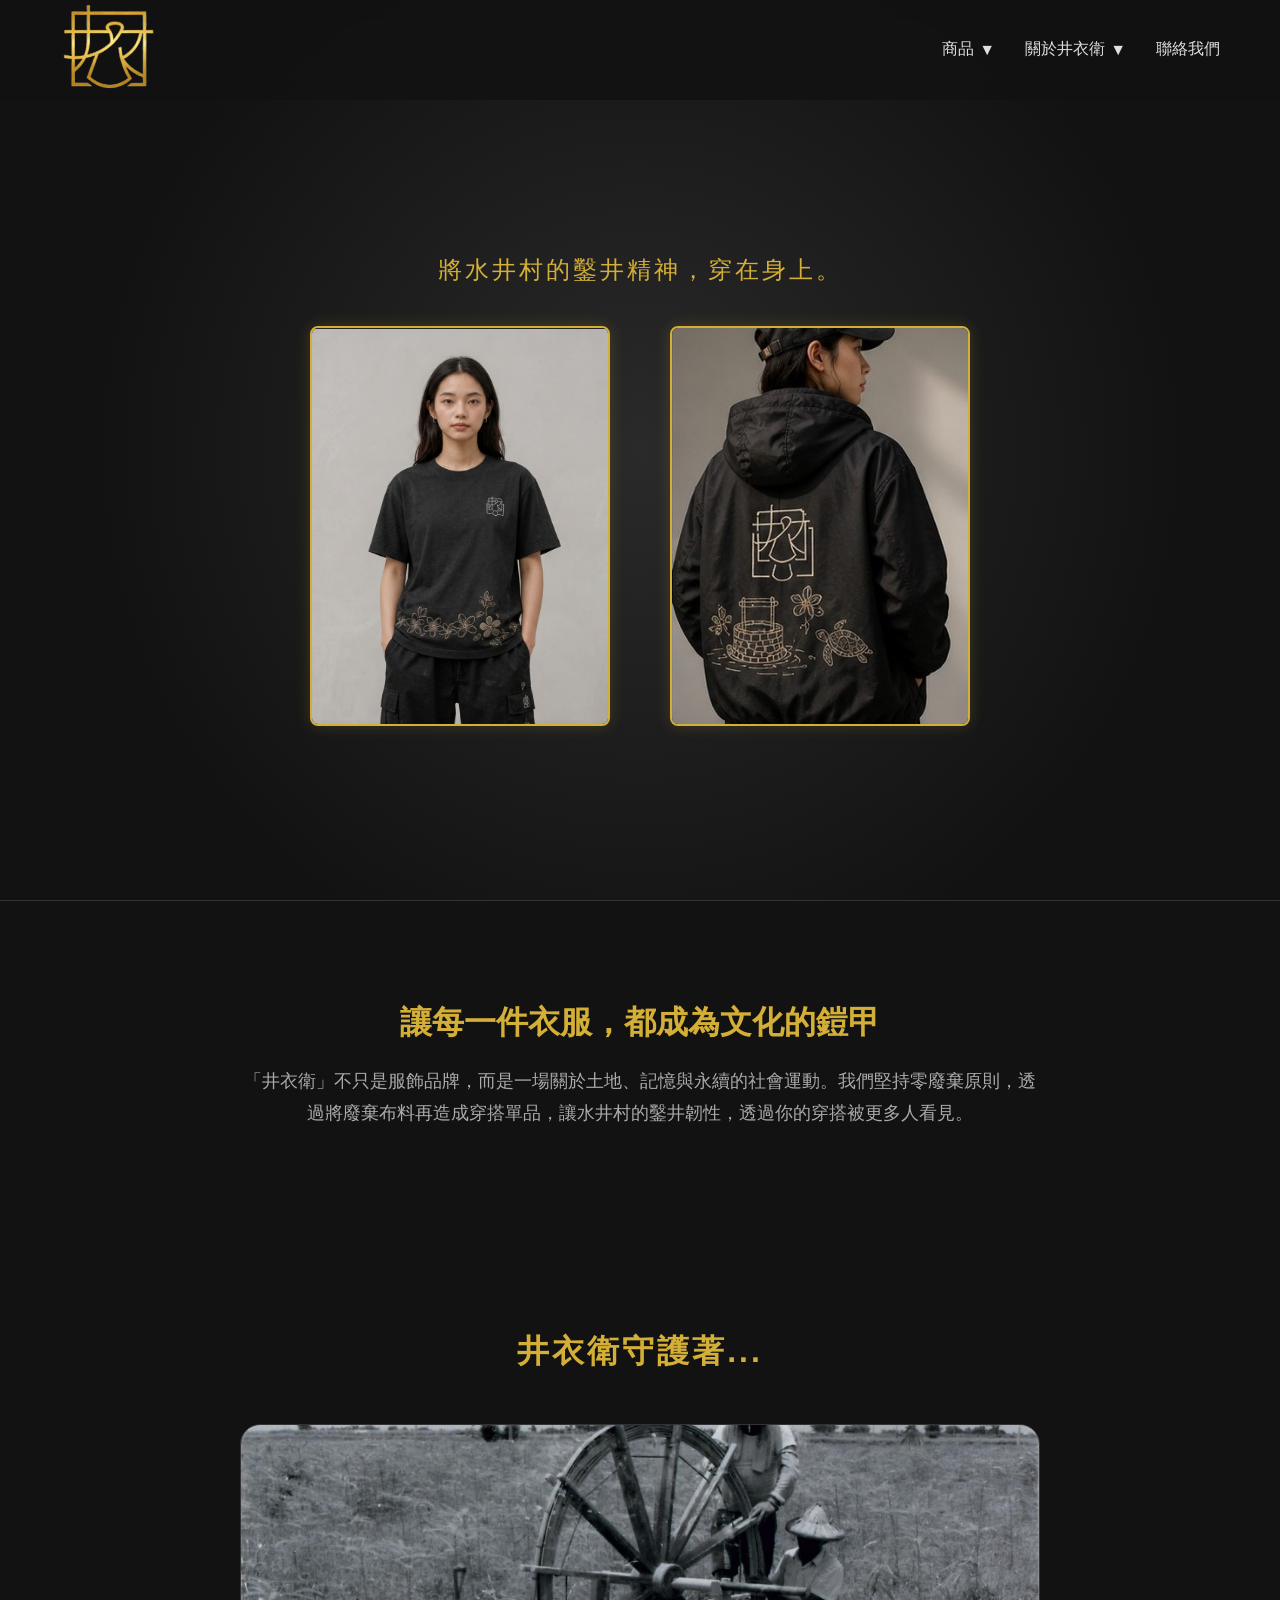
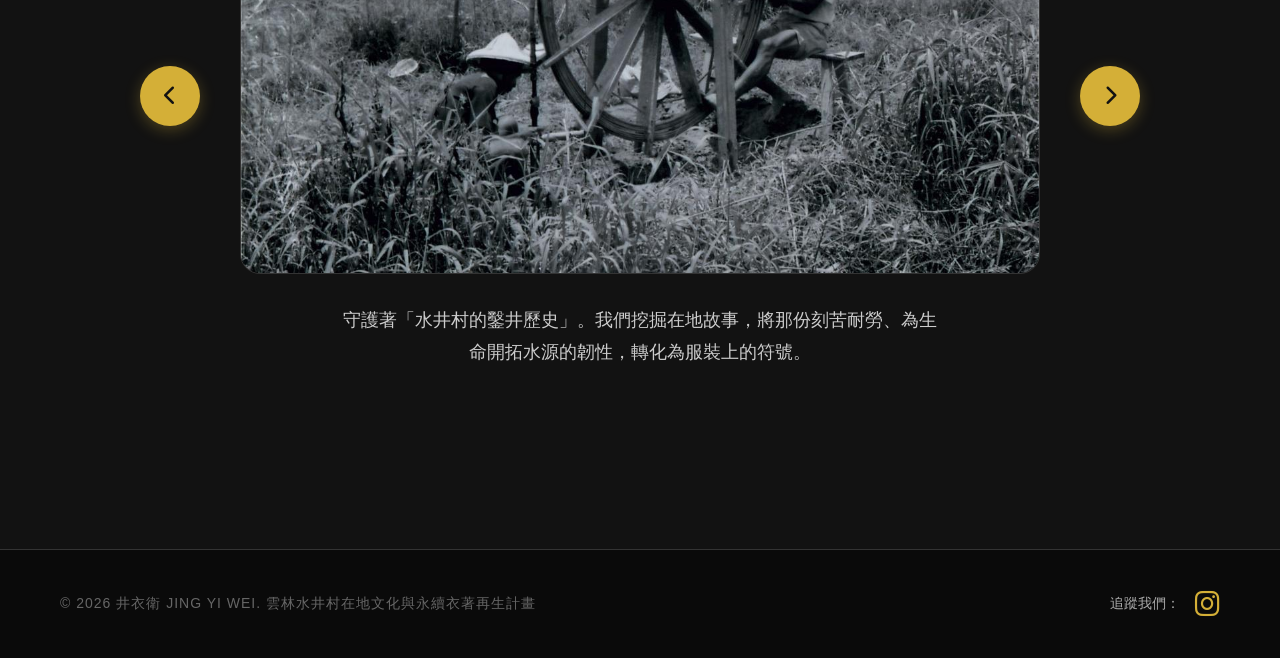
==== index.html @ 52185566 "v1" ====
<!DOCTYPE html>
<html lang="zh-TW">
<head>
    <meta charset="UTF-8">
    <meta name="viewport" content="width=device-width, initial-scale=1.0">
    <title>井衣衛 JING YI WEI</title>
    <!-- 引入外部的 CSS 檔案 -->
    <link rel="stylesheet" href="./css/style.css">
    <link rel="stylesheet" href="https://cdnjs.cloudflare.com/ajax/libs/font-awesome/6.5.1/css/all.min.css">
</head>
<body>

    <!-- 頂部導覽列 -->
    <header id="navbar">
        <div class="nav-container">
            <a href="index.html" class="logo">
                <img src="./img/Logo_topl (1).png" alt="井衣衛 Logo">
            </a>
            
            <ul class="nav-menu">
                <li class="dropdown">
                    <a href="#">商品 <span>▼</span></a>
                    <ul class="dropdown-menu">
                        <li><a href="category.html">穿搭類 (文化的鎧甲)</a></li>
                        <li><a href="bags.html">包袋類 (記憶的載體)</a></li>
                        <li><a href="lifestyle.html">生活小物件</a></li>
                        <li><a href="#">居家裝飾</a></li>
                    </ul>
                </li>
                <li class="dropdown">
                    <a href="#">關於井衣衛 <span>▼</span></a>
                    <ul class="dropdown-menu">
                        <li><a href="#">水井村鑿井故事</a></li>
                        <li><a href="#">永續再生理念</a></li>
                        <li><a href="#">我們的團隊</a></li>
                    </ul>
                </li>
                <li><a href="#">聯絡我們</a></li>
            </ul>
        </div>
    </header>

    <!-- 英雄區塊 (主視覺商品展示) -->
    <section class="hero-section">
        <div class="slogan">將水井村的鑿井精神，穿在身上。</div>
        
        <div class="showcase-container">
            <!-- 第一件：新出的「村靈銘刻」 -->
            <a href="product.html?id=village_tee_1" class="flip-card">
                <div class="flip-card-inner">
                    <div class="flip-card-front">
                        <img src="./img/village_tee_1.png" alt="村靈銘刻正面" class="product-img">
                    </div>
                    <div class="flip-card-back">
                        <img src="./img/village_tee_2.png" alt="村靈銘刻背面" class="product-img">
                    </div>
                </div>
            </a>

            <!-- 第二件：鑿井人丹寧背心 -->
            <a href="product.html?id=vest_1" class="flip-card">
                <div class="flip-card-inner">
                    <div class="flip-card-front">
                        <img src="./img/vest_back.png" alt="外套背面" class="product-img">
                    </div>
                    <div class="flip-card-back">
                        <img src="./img/vest_front.png" alt="外套正面" class="product-img">
                    </div>
                </div>
            </a>
        </div>
    </section>

    <!-- 品牌理念文字區塊 -->
    <section class="info-section">
        <h2>讓每一件衣服，都成為文化的鎧甲</h2>
        <p>「井衣衛」不只是服飾品牌，而是一場關於土地、記憶與永續的社會運動。我們堅持零廢棄原則，透過將廢棄布料再造成穿搭單品，讓水井村的鑿井韌性，透過你的穿搭被更多人看見。</p>
    </section>

    <!-- ★ 新增：理念輪播區塊 ★ -->
    <section class="spirit-section">
        <h2 class="spirit-title">井衣衛守護著...</h2>
        
        <div class="slider-container">
            <!-- 左按鈕 -->
            <button class="slider-btn prev" id="prevSpirit">
                <i class="fas fa-chevron-left"></i>
            </button>

            <!-- 輪播內容 -->
            <div class="slider-content">
                <div class="spirit-image-wrapper">
                    <img id="spiritImg" src="./img/spirit1.png" alt="守護理念">
                </div>
                <p id="spiritDesc" class="spirit-text">正在載入理念...</p>
            </div>

            <!-- 右按鈕 -->
            <button class="slider-btn next" id="nextSpirit">
                <i class="fas fa-chevron-right"></i>
            </button>
        </div>
    </section>

    <!-- 頁尾 -->
    <footer class="site-footer">
        <div class="footer-container">
            <div class="footer-info">
                <p>&copy; 2026 井衣衛 JING YI WEI. 雲林水井村在地文化與永續衣著再生計畫</p>
            </div>
            <div class="footer-social">
                <span>追蹤我們：</span>
                <a href="https://www.instagram.com/jingyiwei_official" target="_blank" class="ig-icon">
                    <i class="fa-brands fa-instagram"></i>
                </a>
            </div>
        </div>
    </footer>

    <!-- JavaScript 放在最後面 -->
    <script src="./js/script.js"></script>
</body>
</html>
---- css/style.css ----
/* CSS 變數：深色與金色主題 */
:root {
    --bg-color: #121212;
    --nav-bg: rgba(18, 18, 18, 0.85); /* 稍微透明一點，搭配 JS 使用 */
    --gold-primary: #D4AF37;
    --gold-hover: #F9E596;
    --text-light: #E0E0E0;
    --text-dark: #121212;
}

/* 基礎重置 */
* {
    margin: 0;
    padding: 0;
    box-sizing: border-box;
    font-family: "Noto Sans TC", "Microsoft JhengHei", sans-serif;
}

body {
    background-color: var(--bg-color);
    color: var(--text-light);
    overflow-x: hidden;
}

/* ================= 導覽列 Navbar ================= */
header {
    position: fixed;
    top: 0;
    width: 100%;
    height: 100px;
    background-color: var(--nav-bg);
    border-bottom: 1px solid transparent; 
    z-index: 1000;
    backdrop-filter: blur(10px);
    transition: all 0.3s ease;
    
    /* 這裡原本的 display: flex 和 padding 都要刪掉 */
    display: block; 
    padding: 0; 
}

/* 新增：控制導覽列內容的容器 */
.nav-container {
    max-width: 1200px; /* ★ 重要：設定跟下方商品區塊一樣的最大寬度 */
    margin: 0 auto;    /* ★ 重要：讓這個容器居中 */
    height: 100%;
    display: flex;
    justify-content: space-between; /* 讓 Logo 在左，選單在右 */
    align-items: center;
    padding: 0 20px;   /* 留一點點左右邊距，避免貼死 */
}

/* 當網頁往下捲動時，透過 JS 加上的 class */
header.scrolled {
    border-bottom: 1px solid var(--gold-primary);
    background-color: rgba(18, 18, 18, 0.98);
    box-shadow: 0 4px 10px rgba(0, 0, 0, 0.5);
}

/* 新增：Logo 圖片設定 */
.logo {
    display: flex;
    align-items: center;
    height: 100%;
}

.logo img {
    height: 95px;  /* 👈 這裡原本是 60px，你可以改成 80px ~ 90px 試試看 */
    width: auto;
    object-fit: contain;
}

.nav-menu {
    display: flex;
    list-style: none;
    gap: 30px;
}

.nav-menu > li {
    position: relative;
    padding: 20px 0;
}

.nav-menu a {
    color: var(--text-light);
    text-decoration: none;
    font-size: 16px;
    transition: color 0.3s ease;
    display: flex;
    align-items: center;
    gap: 5px;
}

.nav-menu a:hover {
    color: var(--gold-primary);
}

/* 下拉選單 */
.dropdown-menu {
    display: none;
    position: absolute;
    top: 100%;
    left: 50%;
    transform: translateX(-50%);
    background-color: #1A1A1A;
    border: 1px solid var(--gold-primary);
    list-style: none;
    min-width: 180px;
    box-shadow: 0 8px 16px rgba(0,0,0,0.5);
    border-radius: 4px;
    overflow: hidden;
}

.nav-menu li:hover .dropdown-menu {
    display: block;
    animation: fadeIn 0.3s ease;
}

.dropdown-menu li {
    border-bottom: 1px solid #333;
}

.dropdown-menu li:last-child {
    border-bottom: none;
}

.dropdown-menu a {
    padding: 12px 20px;
    display: block;
    font-size: 14px;
}

.dropdown-menu a:hover {
    background-color: var(--gold-primary);
    color: var(--text-dark);
}

/* ================= 英雄區塊 (主視覺) ================= */
.hero-section {
    min-height: 100vh;
    display: flex;
    flex-direction: column;
    justify-content: center;
    align-items: center;
    padding-top: 80px;
    background: radial-gradient(circle at center, #2a2a2a 0%, #121212 70%);
}

.slogan {
    color: var(--gold-primary);
    margin-bottom: 40px;
    font-size: 24px;
    letter-spacing: 3px;
}

.showcase-container {
    display: flex;
    gap: 60px;
    justify-content: center;
    align-items: center;
}

/* 翻轉卡片設計 */
.flip-card {
    background-color: transparent;
    width: 300px;
    height: 400px;
    perspective: 1000px;
    text-decoration: none;
}

.flip-card-inner {
    position: relative;
    width: 100%;
    height: 100%;
    text-align: center;
    transition: transform 0.8s;
    transform-style: preserve-3d;
    border: 2px solid var(--gold-primary);
    border-radius: 8px;
    box-shadow: 0 0 15px rgba(212, 175, 55, 0.2);
}

.flip-card:hover .flip-card-inner {
    transform: rotateY(180deg);
    box-shadow: 0 0 25px rgba(212, 175, 55, 0.6);
}

.flip-card-front, .flip-card-back {
    position: absolute;
    width: 100%;
    height: 100%;
    -webkit-backface-visibility: hidden;
    backface-visibility: hidden;
    border-radius: 6px;
    display: flex;
    flex-direction: column;
    justify-content: center;
    align-items: center;
    background-color: #222;
}

.flip-card-back {
    transform: rotateY(180deg);
    background-color: #1a1a1a;
}

.placeholder-text {
    color: var(--text-light);
    font-size: 18px;
    margin-top: 20px;
}

.detail-text {
    color: var(--gold-primary);
    font-size: 14px;
}

.gold-icon {
    font-size: 50px;
    color: var(--gold-primary);
}

/* ================= 內容擴充區塊 ================= */
.info-section {
    padding: 100px 10%;
    text-align: center;
    border-top: 1px solid #333;
}

.info-section h2 {
    color: var(--gold-primary);
    margin-bottom: 20px;
    font-size: 32px;
}

.info-section p {
    line-height: 1.8;
    font-size: 18px;
    color: #aaa;
    max-width: 800px;
    margin: 0 auto;
}

@keyframes fadeIn {
    from { opacity: 0; transform: translate(-50%, -10px); }
    to { opacity: 1; transform: translate(-50%, 0); }
}

/* ================= 商品圖片設定 ================= */
/* 請確保 style.css 最下方有這段 */
.product-img {
    width: 100%;
    height: 100%;
    object-fit: cover; 
    border-radius: 6px; 
    pointer-events: none; 
}

/* 為了讓圖片漂亮填滿，我們稍微修改一下正反面的背景色和內距 */
.flip-card-front, .flip-card-back {
    position: absolute;
    width: 100%;
    height: 100%;
    -webkit-backface-visibility: hidden;
    backface-visibility: hidden;
    border-radius: 6px;
    display: flex; /* 保留 flex */
    /* 移除原本的 padding 等設定，讓圖片可以貼齊邊緣 */
    background-color: transparent; 
}
/* ================= 頁尾 Footer 樣式 ================= */
.site-footer {
    background-color: #0a0a0a; /* 比背景更深一點的顏色 */
    padding: 40px 0;
    border-top: 1px solid #333;
    margin-top: 80px; /* 跟上方內容保持距離 */
}

.footer-container {
    max-width: 1200px;
    margin: 0 auto;
    display: flex;
    justify-content: space-between;
    align-items: center;
    padding: 0 20px;
}

.footer-info p {
    color: #666;
    font-size: 14px;
    letter-spacing: 1px;
}

.footer-social {
    display: flex;
    align-items: center;
    gap: 15px;
    color: #aaa;
    font-size: 14px;
}

/* IG 圖標本體樣式 */
.ig-icon {
    color: var(--gold-primary); /* 使用你的金色變數 */
    font-size: 28px; /* 圖標大小 */
    text-decoration: none;
    transition: all 0.3s ease;
    display: flex;
    align-items: center;
}

/* 滑鼠移上去變亮金色並稍微放大 */
.ig-icon:hover {
    color: var(--gold-hover);
    transform: scale(1.1);
    filter: drop-shadow(0 0 8px rgba(212, 175, 55, 0.5));
}

/* ================= 理念輪播區塊 ================= */
.spirit-section {
    padding: 100px 20px;
    background-color: #121212;
    text-align: center;
}

.spirit-title {
    color: var(--gold-primary);
    font-size: 32px;
    margin-bottom: 50px;
    letter-spacing: 3px;
}

.slider-container {
    display: flex;
    justify-content: center;
    align-items: center;
    gap: 40px;
    max-width: 1000px;
    margin: 0 auto;
}

/* 金色圓形按鈕 */
.slider-btn {
    background-color: var(--gold-primary);
    color: #121212;
    border: none;
    width: 60px;
    height: 60px;
    border-radius: 50%;
    cursor: pointer;
    font-size: 20px;
    display: flex;
    justify-content: center;
    align-items: center;
    transition: all 0.3s ease;
    box-shadow: 0 4px 15px rgba(212, 175, 55, 0.3);
    flex-shrink: 0; /* 防止按鈕被擠壓 */
}

.slider-btn:hover {
    background-color: var(--gold-hover);
    transform: scale(1.1);
}

.slider-content {
    flex: 1;
}

.spirit-image-wrapper {
    width: 100%;
    aspect-ratio: 16 / 9; /* 保持精緻的寬比例 */
    background-color: #222;
    border-radius: 20px;
    overflow: hidden;
    margin-bottom: 30px;
    border: 1px solid #333;
}

.spirit-image-wrapper img {
    width: 100%;
    height: 100%;
    object-fit: cover;
    transition: opacity 0.5s ease; /* 換圖時的淡入效果 */
}

.spirit-text {
    font-size: 18px;
    line-height: 1.8;
    color: #ccc;
    max-width: 600px;
    margin: 0 auto;
    min-height: 3em; /* 防止文字高度不同造成跳動 */
}
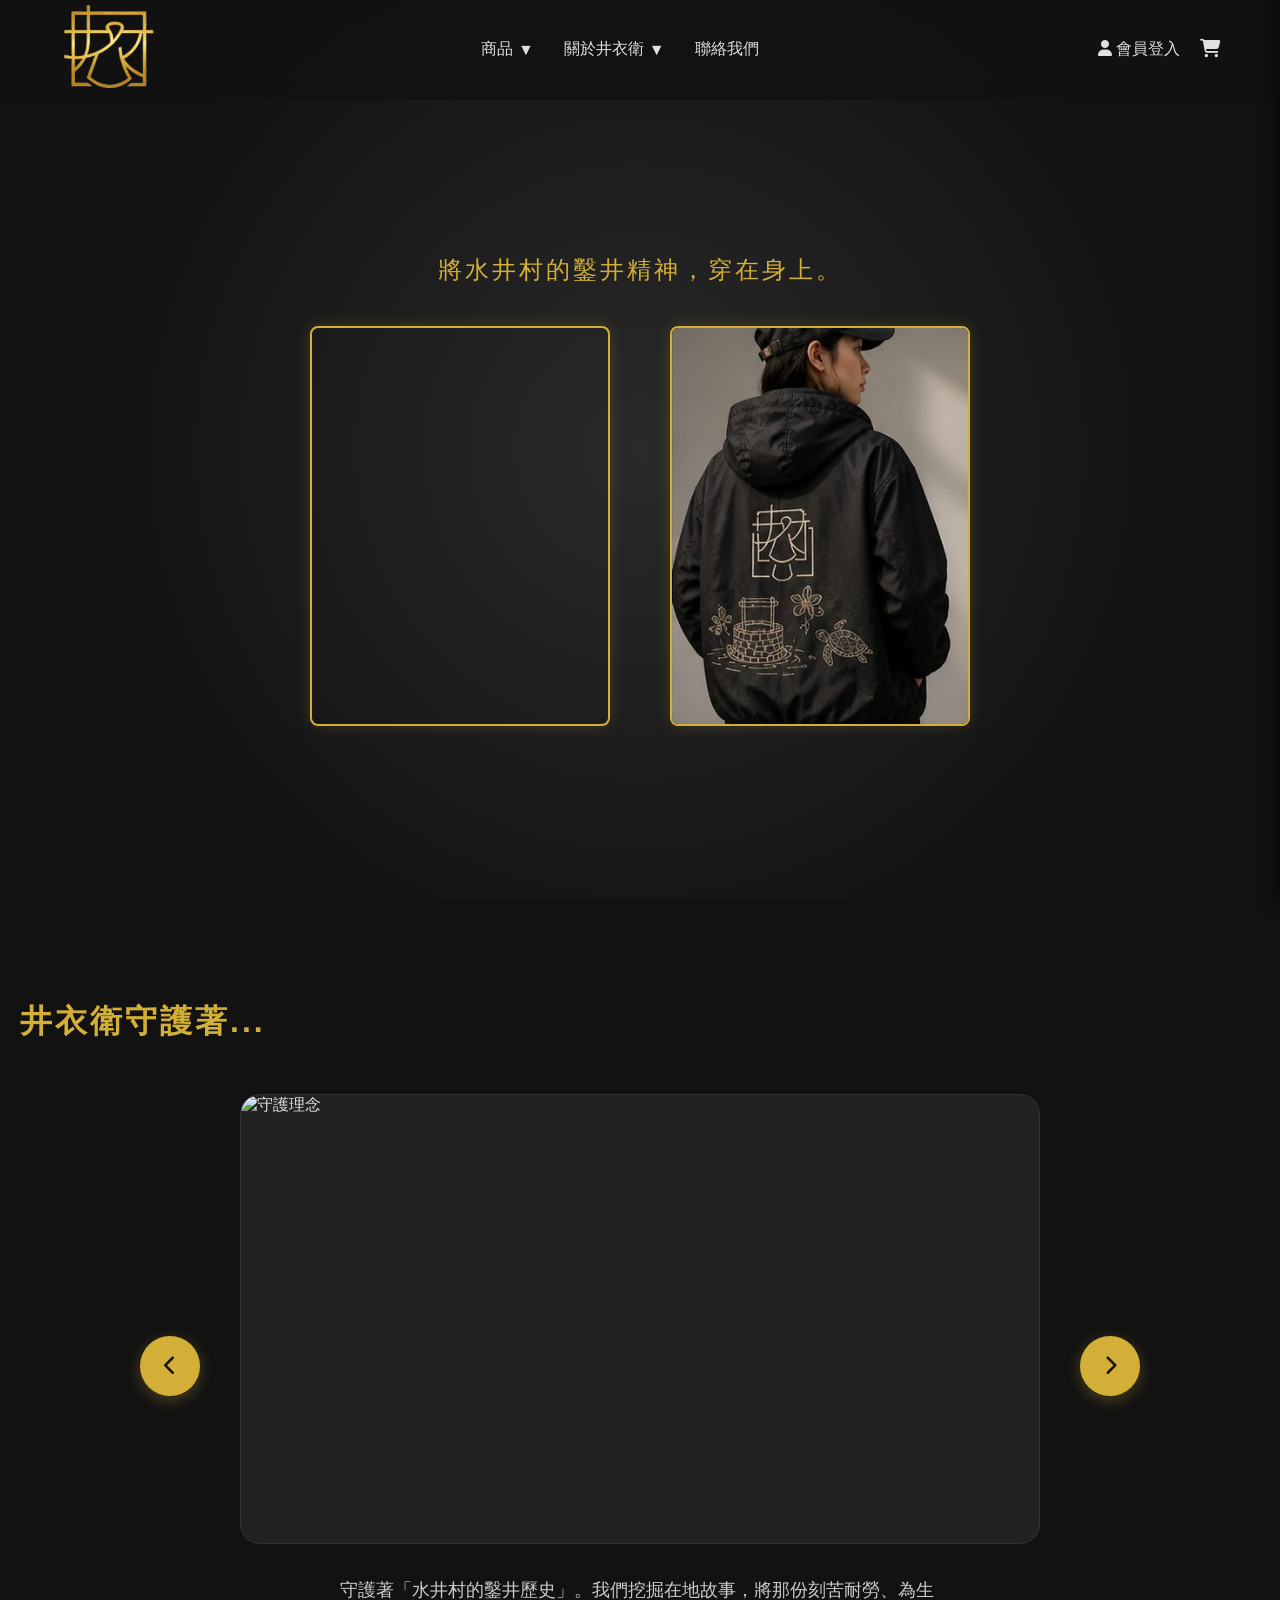
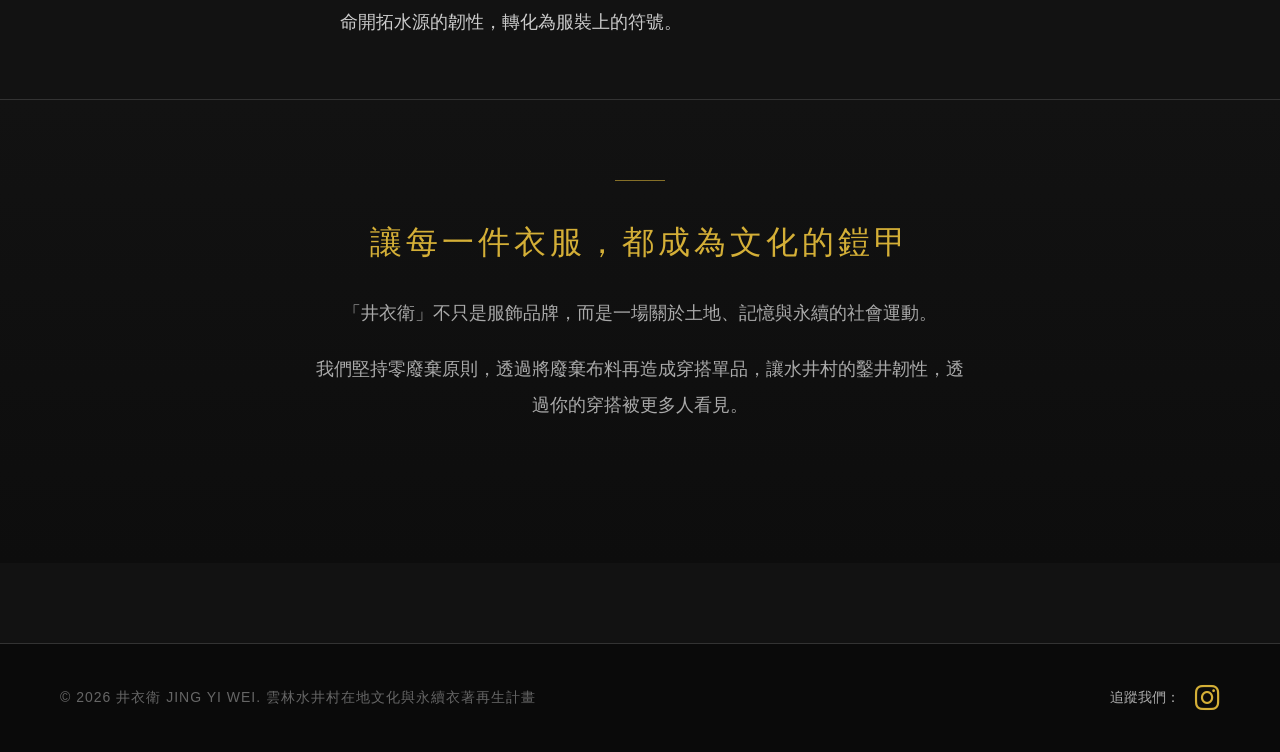
==== commit eb07bcde: "img updates v3" ====
--- a/index.html
+++ b/index.html
@@ -10,7 +10,7 @@
 </head>
 <body>
 
-    <!-- 頂部導覽列 -->
+    <!-- 修正後的頂部導覽列 -->
     <header id="navbar">
         <div class="nav-container">
             <a href="index.html" class="logo">
@@ -24,20 +24,32 @@
                         <li><a href="category.html">穿搭類 (文化的鎧甲)</a></li>
                         <li><a href="bags.html">包袋類 (記憶的載體)</a></li>
                         <li><a href="lifestyle.html">生活小物件</a></li>
-                        <li><a href="#">居家裝飾</a></li>
+                        <li><a href="decor.html">居家裝飾</a></li>
                     </ul>
                 </li>
                 <li class="dropdown">
                     <a href="#">關於井衣衛 <span>▼</span></a>
                     <ul class="dropdown-menu">
-                        <li><a href="#">水井村鑿井故事</a></li>
-                        <li><a href="#">永續再生理念</a></li>
-                        <li><a href="#">我們的團隊</a></li>
+                        <li><a href="story.html">水井村鑿井故事</a></li>
+                        <li><a href="sustainability.html">永續再生理念</a></li>
+                        <li><a href="team.html">我們的團隊</a></li>
                     </ul>
                 </li>
-                <li><a href="#">聯絡我們</a></li>
+                <li><a href="contact.html">聯絡我們</a></li>
             </ul>
-        </div>
+
+            <div class="nav-actions" style="display: flex; gap: 20px; margin-left: 20px; align-items: center;">
+                <!-- 登入按鈕 -->
+                <a href="#" id="login-btn" style="color: var(--text-light); text-decoration: none; font-size: 16px;">
+                    <i class="fa-solid fa-user"></i> <span id="user-name">會員登入</span>
+                </a>
+                <!-- 購物車按鈕 -->
+                <a href="#" id="cart-btn" style="color: var(--text-light); text-decoration: none; font-size: 18px; position: relative;">
+                    <i class="fa-solid fa-cart-shopping"></i>
+                    <span id="cart-count" style="position: absolute; top: -10px; right: -15px; background: red; color: white; font-size: 12px; border-radius: 50%; padding: 2px 6px; font-weight: bold; display: none;">0</span>
+                </a> <!-- ✅ 補上這個 </a> -->
+            </div> <!-- ✅ 關閉 nav-actions -->
+        </div> <!-- ✅ 補上這個關閉 nav-container 的 div -->
     </header>
 
     <!-- 英雄區塊 (主視覺商品展示) -->
@@ -49,10 +61,10 @@
             <a href="product.html?id=village_tee_1" class="flip-card">
                 <div class="flip-card-inner">
                     <div class="flip-card-front">
-                        <img src="./img/village_tee_1.png" alt="村靈銘刻正面" class="product-img">
+                        <img src="./img/village_tee_1.jpg" alt="村靈銘刻正面" class="product-img">
                     </div>
                     <div class="flip-card-back">
-                        <img src="./img/village_tee_2.png" alt="村靈銘刻背面" class="product-img">
+                        <img src="./img/village_tee_2.jpg" alt="村靈銘刻背面" class="product-img">
                     </div>
                 </div>
             </a>
@@ -61,20 +73,14 @@
             <a href="product.html?id=vest_1" class="flip-card">
                 <div class="flip-card-inner">
                     <div class="flip-card-front">
-                        <img src="./img/vest_back.png" alt="外套背面" class="product-img">
+                        <img src="./img/vest_back.jpg" alt="外套背面" class="product-img">
                     </div>
                     <div class="flip-card-back">
-                        <img src="./img/vest_front.png" alt="外套正面" class="product-img">
+                        <img src="./img/vest_front.jpg" alt="外套正面" class="product-img">
                     </div>
                 </div>
             </a>
         </div>
-    </section>
-
-    <!-- 品牌理念文字區塊 -->
-    <section class="info-section">
-        <h2>讓每一件衣服，都成為文化的鎧甲</h2>
-        <p>「井衣衛」不只是服飾品牌，而是一場關於土地、記憶與永續的社會運動。我們堅持零廢棄原則，透過將廢棄布料再造成穿搭單品，讓水井村的鑿井韌性，透過你的穿搭被更多人看見。</p>
     </section>
 
     <!-- ★ 新增：理念輪播區塊 ★ -->
@@ -90,7 +96,7 @@
             <!-- 輪播內容 -->
             <div class="slider-content">
                 <div class="spirit-image-wrapper">
-                    <img id="spiritImg" src="./img/spirit1.png" alt="守護理念">
+                    <img id="spiritImg" src="./img/spirit.jpg" alt="守護理念">
                 </div>
                 <p id="spiritDesc" class="spirit-text">正在載入理念...</p>
             </div>
@@ -101,6 +107,15 @@
             </button>
         </div>
     </section>
+
+    <section class="info-section manifesto">
+    <div class="manifesto-container">
+        <div class="gold-divider"></div> <!-- 加入裝飾線 -->
+        <h2>讓每一件衣服，都成為文化的鎧甲</h2>
+        <p>「井衣衛」不只是服飾品牌，而是一場關於土地、記憶與永續的社會運動。</p>
+        <p>我們堅持零廢棄原則，透過將廢棄布料再造成穿搭單品，讓水井村的鑿井韌性，透過你的穿搭被更多人看見。</p>
+    </div>
+</section>
 
     <!-- 頁尾 -->
     <footer class="site-footer">
@@ -116,6 +131,23 @@
             </div>
         </div>
     </footer>
+    <!-- 購物車側邊欄 (預設隱藏) -->
+    <div id="cart-drawer" class="cart-drawer">
+        <div class="cart-header">
+            <h2>我的購物車</h2>
+            <button id="close-cart"><i class="fa-solid fa-xmark"></i></button>
+        </div>
+        <div class="cart-items" id="cart-items-container">
+            <!-- JS 會把商品渲染在這裡 -->
+        </div>
+        <div class="cart-footer">
+            <div class="cart-total">總計：<span style="color:var(--gold-primary)">NT. <span id="cart-total-price">0</span></span></div>
+            <button id="checkout-btn" class="checkout-btn">前往結帳</button>
+        </div>
+    </div>
+    
+    <!-- 購物車的背景遮罩 -->
+    <div id="cart-overlay" class="cart-overlay"></div>
 
     <!-- JavaScript 放在最後面 -->
     <script src="./js/script.js"></script>
--- a/css/style.css
+++ b/css/style.css
@@ -317,11 +317,49 @@
     filter: drop-shadow(0 0 8px rgba(212, 175, 55, 0.5));
 }
 
-/* ================= 理念輪播區塊 ================= */
+/* ================= 輪播區塊微調 ================= */
 .spirit-section {
-    padding: 100px 20px;
+    padding: 100px 20px 60px 20px; /* 縮小底部間距，準備銜接宣言 */
     background-color: #121212;
+}
+
+/* ================= 品牌宣言區塊 (Manifesto) ================= */
+.info-section.manifesto {
+    padding: 80px 20px 120px 20px; /* 增加底部間距，營造結尾感 */
+    /* 這裡加入一個微弱的漸層，讓它從輪播的深色過渡到更深一點的 Footer 色 */
+    background: linear-gradient(to bottom, #121212, #0d0d0d); 
     text-align: center;
+}
+
+.manifesto-container {
+    max-width: 800px;
+    margin: 0 auto;
+}
+
+/* 在標題上方加入一條細細的金線，產生一種「這是一個總結」的儀式感 */
+.gold-divider {
+    width: 50px;
+    height: 1px;
+    background-color: var(--gold-primary);
+    margin: 0 auto 40px auto;
+    opacity: 0.6;
+}
+
+.info-section.manifesto h2 {
+    color: var(--gold-primary);
+    font-size: 32px;
+    margin-bottom: 30px;
+    letter-spacing: 4px;
+    /* 讓字體看起來更像宣言 */
+    font-weight: 500;
+}
+
+.info-section.manifesto p {
+    line-height: 2;
+    font-size: 18px;
+    color: #aaa;
+    max-width: 650px;
+    margin: 0 auto 20px auto;
 }
 
 .spirit-title {
@@ -391,4 +429,57 @@
     max-width: 600px;
     margin: 0 auto;
     min-height: 3em; /* 防止文字高度不同造成跳動 */
+}
+/* ================= 購物車側邊欄 ================= */
+.cart-drawer {
+    position: fixed;
+    top: 0;
+    right: -400px; /* 預設藏在畫面右邊外面 */
+    width: 400px;
+    height: 100vh;
+    background-color: #1a1a1a;
+    z-index: 2000;
+    box-shadow: -5px 0 15px rgba(0,0,0,0.5);
+    transition: right 0.3s ease;
+    display: flex;
+    flex-direction: column;
+}
+
+.cart-drawer.open {
+    right: 0; /* 滑進畫面 */
+}
+
+.cart-overlay {
+    position: fixed; top: 0; left: 0; width: 100%; height: 100%;
+    background: rgba(0,0,0,0.7); z-index: 1999;
+    display: none;
+}
+
+.cart-header {
+    padding: 20px; border-bottom: 1px solid #333;
+    display: flex; justify-content: space-between; align-items: center;
+}
+.cart-header h2 { color: var(--gold-primary); font-size: 20px; }
+#close-cart { background: transparent; border: none; color: #fff; font-size: 24px; cursor: pointer; }
+
+.cart-items {
+    flex: 1; padding: 20px; overflow-y: auto; display: flex; flex-direction: column; gap: 15px;
+}
+
+/* 購物車裡的單個商品樣式 */
+.cart-item-card {
+    display: flex; gap: 15px; background: #222; padding: 10px; border-radius: 8px; align-items: center;
+}
+.cart-item-card img { width: 60px; height: 60px; object-fit: cover; border-radius: 4px; }
+.cart-item-info { flex: 1; }
+.cart-item-info h4 { color: #fff; font-size: 14px; margin-bottom: 5px; }
+.cart-item-info p { color: #aaa; font-size: 12px; }
+
+.cart-footer {
+    padding: 20px; border-top: 1px solid #333; background: #121212;
+}
+.cart-total { font-size: 18px; color: #fff; margin-bottom: 15px; text-align: right; }
+.checkout-btn {
+    width: 100%; padding: 15px; background: var(--gold-primary); color: #121212;
+    border: none; border-radius: 4px; font-size: 16px; font-weight: bold; cursor: pointer;
 }
